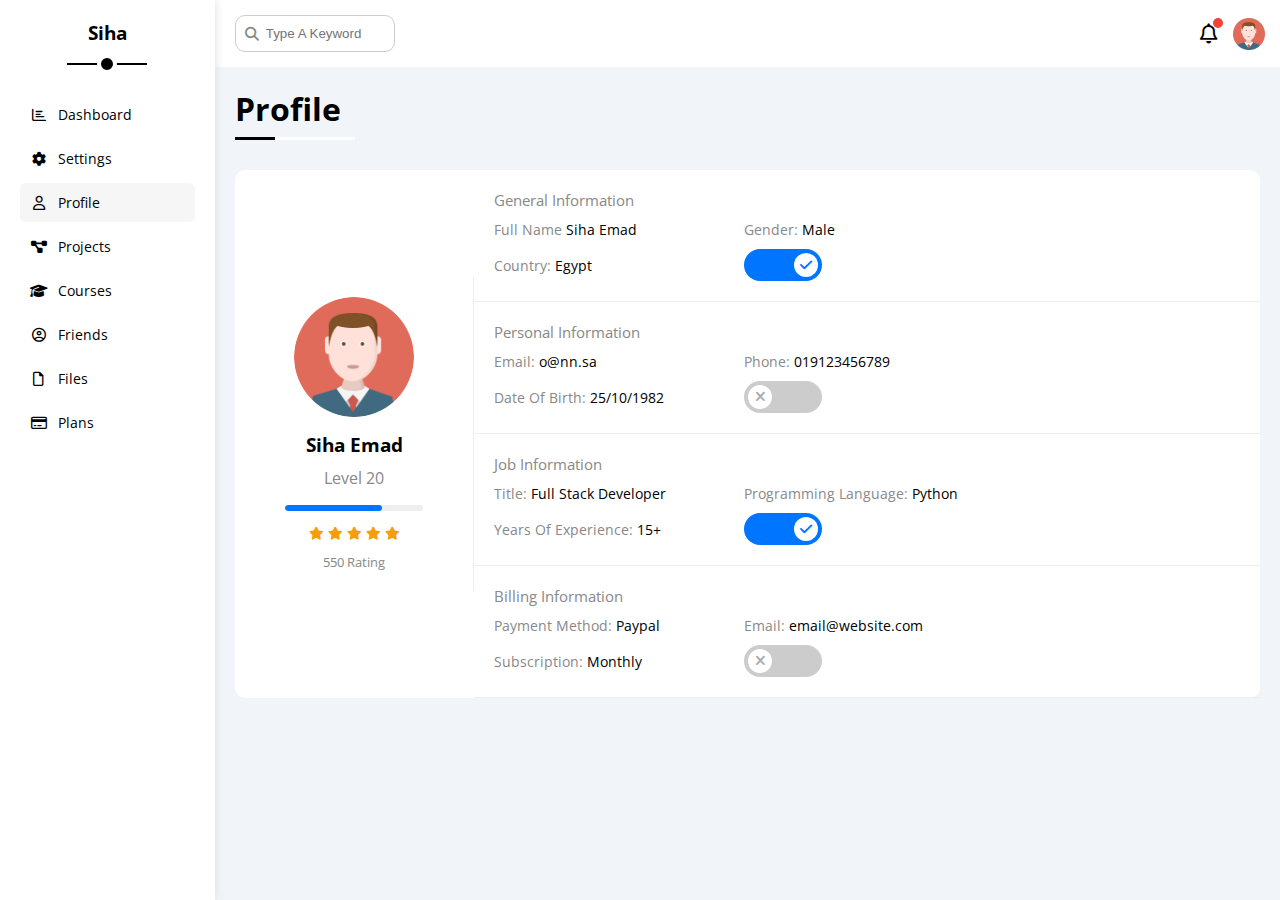
==== profile.html @ 65928529 "create a page" ====
<!DOCTYPE html>
<html lang="en">
<head>
  <meta charset="UTF-8">
  <meta http-equiv="X-UA-Compatible" content="IE=edge">
  <meta name="viewport" content="width=device-width, initial-scale=1.0">
  <link rel="stylesheet" href="css/all.min.css">
  <link rel="stylesheet" href="css/framework.css">
  <link rel="stylesheet" href="css/master.css">
  <link rel="preconnect" href="https://fonts.googleapis.com" />
  <link rel="preconnect" href="https://fonts.gstatic.com" crossorigin />
  <link href="https://fonts.googleapis.com/css2?family=Open+Sans:wght@300;500&#038;display=swap" rel="stylesheet" />
  <title>Profile</title>
</head>
<body>
  <div class="page d-flex">
    <div class="sidebar bg-white p-20 p-relative">
      <h3 class="p-relative txt-c mt-0">Siha</h3>
      <ul>
        <li>
          <a class="d-flex align-center fs-14 c-black rad-6 p-10" href="index.html">
            <i class="fa-regular fa-chart-bar fa-fw"></i>
            <span>Dashboard</span>
          </a>
        </li>
        <li>
          <a class="d-flex align-center fs-14 c-black rad-6 p-10" href="settings.html">
            <i class="fa-solid fa-gear fa-fw"></i>
            <span>Settings</span>
          </a>
        </li>
        <li>
          <a class="active d-flex align-center fs-14 c-black rad-6 p-10" href="profile.html">
            <i class="fa-regular fa-user fa-fw"></i>
            <span>Profile</span>
          </a>
        </li>
        <li>
          <a class="d-flex align-center fs-14 c-black rad-6 p-10" href="projects.html">
            <i class="fa-solid fa-diagram-project fa-fw"></i>
            <span>Projects</span>
          </a>
        </li>
        <li>
          <a class="d-flex align-center fs-14 c-black rad-6 p-10" href="courses.html">
            <i class="fa-solid fa-graduation-cap fa-fw"></i>
            <span>Courses</span>
          </a>
        </li>
        <li>
          <a class="d-flex align-center fs-14 c-black rad-6 p-10" href="friends.html">
            <i class="fa-regular fa-circle-user fa-fw"></i>
            <span>Friends</span>
          </a>
        </li>
        <li>
          <a class="d-flex align-center fs-14 c-black rad-6 p-10" href="files.html">
            <i class="fa-regular fa-file fa-fw"></i>
            <span>Files</span>
          </a>
        </li>
        <li>
          <a class="d-flex align-center fs-14 c-black rad-6 p-10" href="plans.html">
            <i class="fa-regular fa-credit-card fa-fw"></i>
            <span>Plans</span>
          </a>
        </li>
      </ul>
    </div>
    <div class="content w-full">
      <!-- start head -->
      <div class="head bg-white p-15 between-flex">
        <div class="search p-relative">
          <input class="p-10" type="search" placeholder="Type A Keyword">
        </div>
        <div class="icons d-flex align-center">
          <span class="notification p-relative">
            <i class="fa-regular fa-bell fa-lg"></i>
          </span>
          <img src="imgs/avatar.png" alt="photo">
        </div>
      </div>
      <!-- end head -->
      <h1 class="p-relative">Profile</h1>
      <div class="profile-page m-20">
        <!-- start overview -->
        <div class="overview bg-white rad-10 d-flex align-center">
          <div class="avatar-box txt-c p-20">
            <img class="rad-half mb-10" src="imgs/avatar.png" alt="photo">
            <h3 class="m-0">Siha Emad</h3>
            <p class="c-grey mt-10">Level 20</p>
            <div class="level rad-6 bg-eee p-relative">
              <span style="width: 70%;"></span>
            </div>
            <div class="rating mt-10 mb-10">
              <i class="fa-solid fa-star c-orange fs-13"></i>
              <i class="fa-solid fa-star c-orange fs-13"></i>
              <i class="fa-solid fa-star c-orange fs-13"></i>
              <i class="fa-solid fa-star c-orange fs-13"></i>
              <i class="fa-solid fa-star c-orange fs-13"></i>
            </div>
            <p class="c-grey m-0 fs-13">550 Rating</p>
          </div>
          <div class="info-box w-full txt-c-mobile">
            <!-- start information row -->
            <div class="box p-20 d-flex align-center">
              <h4 class="c-grey fs-15 m-0 w-full">General Information</h4>
              <div class="fs-14">
                <span class="c-grey">Full Name</span>
                <span>Siha Emad</span>
              </div>
              <div class="fs-14">
                <span class="c-grey">Gender:</span>
                <span>Male</span>
              </div>
              <div class="fs-14">
                <span class="c-grey">Country:</span>
                <span>Egypt</span>
              </div>
              <div class="fs-14">
                <label>
                  <input class="toggle-checkbox" type="checkbox" checked />
                  <div class="toggle-switch"></div>
                </label>
              </div>
            </div>
            <!-- end information row -->
            <!-- Start Information Row -->
            <div class="box p-20 d-flex align-center">
              <h4 class="c-grey w-full fs-15 m-0">Personal Information</h4>
              <div class="fs-14">
                <span class="c-grey">Email:</span>
                <span>o@nn.sa</span>
              </div>
              <div class="fs-14">
                <span class="c-grey">Phone:</span>
                <span>019123456789</span>
              </div>
              <div class="fs-14">
                <span class="c-grey">Date Of Birth:</span>
                <span>25/10/1982</span>
              </div>
              <div class="fs-14">
                <label>
                  <input class="toggle-checkbox" type="checkbox" />
                  <div class="toggle-switch"></div>
                </label>
              </div>
            </div>
            <!-- End Information Row -->
            <!-- Start Information Row -->
            <div class="box p-20 d-flex align-center">
              <h4 class="c-grey w-full fs-15 m-0">Job Information</h4>
              <div class="fs-14">
                <span class="c-grey">Title:</span>
                <span>Full Stack Developer</span>
              </div>
              <div class="fs-14">
                <span class="c-grey">Programming Language:</span>
                <span>Python</span>
              </div>
              <div class="fs-14">
                <span class="c-grey">Years Of Experience:</span>
                <span>15+</span>
              </div>
              <div class="fs-14">
                <label>
                  <input class="toggle-checkbox" type="checkbox" checked />
                  <div class="toggle-switch"></div>
                </label>
              </div>
            </div>
            <!-- End Information Row -->
            <!-- Start Information Row -->
            <div class="box p-20 d-flex align-center">
              <h4 class="c-grey w-full fs-15 m-0">Billing Information</h4>
              <div class="fs-14">
                <span class="c-grey">Payment Method:</span>
                <span>Paypal</span>
              </div>
              <div class="fs-14">
                <span class="c-grey">Email:</span>
                <span>email@website.com</span>
              </div>
              <div class="fs-14">
                <span class="c-grey">Subscription:</span>
                <span>Monthly</span>
              </div>
              <div class="fs-14">
                <label>
                  <input class="toggle-checkbox" type="checkbox" />
                  <div class="toggle-switch"></div>
                </label>
              </div>
            </div>
            <!-- End Information Row -->
          </div>
        </div>
        <!-- end overview -->
        <!-- start other data -->
        <!-- end other data -->
      </div>
    </div>
  </div>
</body>
</html>
---- css/framework.css ----
:root {
  --blue-color: #0075ff;
  --blue-alt-color: #0d69d5;
  --orange-color: #f59e0b;
  --green-color: #22c55e;
  --red-color: #f44336;
  --grey-color: #888;
}
/* Start Box */
.d-flex {
  display: flex;
}
.f-wrap {
  flex-wrap: wrap;
}
.align-center {
  align-items: center;
}
.space-between {
  justify-content: space-between;
}
.d-grid {
  display: grid;
}
.gap-20 {
  gap: 20px;
}
.d-block {
  display: block;
}
@media (max-width: 767px) {
  .block-mobile {
    display: block;
  }
  .hide-mobile {
    display: none;
  }
}
/* End Box */
/* Start Padding + Margin */
.p-10 {
  padding: 10px;
}
.p-15 {
  padding: 15px;
}
.p-20 {
  padding: 20px;
}
.pt-10 {
  padding-top: 10px;
}
.pt-15 {
  padding-top: 15px;
}
.pt-20 {
  padding-top: 20px;
}
.pb-10 {
  padding-bottom: 10px;
}
.pb-15 {
  padding-bottom: 15px;
}
.pb-20 {
  padding-bottom: 20px;
}
.pl-15 {
  padding-left: 15px;
}
.m-0 {
  margin: 0;
}
.m-15 {
  margin: 15px;
}
.m-20 {
  margin: 20px;
}
.mt-0 {
  margin-top: 0;
}
.mt-5 {
  margin-top: 5px;
}
.mt-10 {
  margin-top: 10px;
}
.mt-15 {
  margin-top: 15px;
}
.mt-20 {
  margin-top: 20px;
}
.mt-25 {
  margin-top: 25px;
}
.mr-10 {
  margin-right: 10px;
}
.mr-15 {
  margin-right: 15px;
}
.mb-5 {
  margin-bottom: 5px;
}
.mb-10 {
  margin-bottom: 10px;
}
.mb-15 {
  margin-bottom: 15px;
}
.mb-20 {
  margin-bottom: 20px;
}
.mb-25 {
  margin-bottom: 25px;
}
/* End Padding + Margin */
/* Start Color */
.c-black {
  color: black;
}
.c-white {
  color: white;
}
.c-grey {
  color: var(--grey-color);
}
.c-red {
  color: var(--red-color);
}
.c-green {
  color: var(--green-color);
}
.c-blue {
  color: var(--blue-color);
}
.c-orange {
  color: var(--orange-color);
}
.bg-red {
  background-color: var(--red-color);
}
.bg-green {
  background-color: var(--green-color);
}
.bg-blue {
  background-color: var(--blue-color);
}
.bg-orange {
  background-color: var(--orange-color);
}
.bg-white {
  background-color: white;
}
.bg-eee {
  background-color: #eee;
}
/* End Color */
/* Start Position */
.p-relative {
  position: relative;
}
.p-absolute {
  position: absolute;
}
/* End Position */
/* Start Font */
.txt-c {
  text-align: center;
}
.fs-13 {
  font-size: 13px;
}
.fs-14 {
  font-size: 14px;
}
.fs-15 {
  font-size: 15px;
}
.fs-25 {
  font-size: 25px;
}
.fw-bold {
  font-weight: bold;
}
@media (max-width: 767px) {
  .txt-c-mobile {
    text-align: center;
  }
}
/* End Font */
/* Start Border */
.rad-6 {
  border-radius: 6px;
}
.rad-10 {
  border-radius: 10px;
}
.rad-half {
  border-radius: 50%;
}
.b-none {
  border: none;
}
.border-ccc {
  border: 1px solid #ccc;
}
.border-eee {
  border: 1px solid #eee;
}

/* End Border */
/* Start Width + Height */
.w-full {
  width: 100%;
}
.w-100 {
  width: 100px;
}
.w-fit {
  width: fit-content;
}
.h-full {
  height: 100%;
}
.h-100 {
  height: 100px;
}
/* End Width + Height */
/* Start Components */
.center-flex {
  display: flex;
  align-items: center;
  justify-content: center;
}
.between-flex {
  display: flex;
  align-items: center;
  justify-content: space-between;
}
.btn-shape {
  padding: 4px 10px;
  border-radius: 6px;
}
/* End Components */
---- css/master.css ----
:root {
  --blue-color: #0075ff;
  --blue-alt-color: #0d69d5;
  --orange-color: #f59e0b;
  --green-color: #22c55e;
  --red-color: #f44336;
  --grey-color: #888;
}
* {
  box-sizing: border-box;
}
body {
  font-family: "Open Sans", sans-serif;
  margin: 0;
}
*:focus {
  outline: none;
}
a {
  text-decoration: none;
}
ul {
  list-style: none;
  padding: 0;
}
::-webkit-scrollbar {
  width: 15px;
}
::-webkit-scrollbar-track {
  background-color: white;
}
::-webkit-scrollbar-thumb {
  background-color: var(--blue-color);
}
::-webkit-scrollbar-thumb:hover {
  background-color: var(--blue-alt-color);
}
.page {
  background-color: #f1f5f9;
  min-height: 100vh;
}
/* start sidebar */
.sidebar {
  width: 250px;
  box-shadow: 0 0 10px #ddd;
}
.sidebar > h3 {
  margin-bottom: 50px;
}
.sidebar > h3::before,
.sidebar > h3::after {
  content: "";
  background-color: black;
  transform: translateX(-50%);
  position: absolute;
  left: 50%;
}
.sidebar > h3::before {
  width: 80px;
  height: 2px;
  bottom: -20px;
}
.sidebar > h3::after {
  width: 12px;
  height: 12px;
  bottom: -29px;
  border-radius: 50%;
  border: 4px solid white;
}
.sidebar ul li a {
  transition: 0.3s;
  margin-bottom: 5px;
}
.sidebar ul li a:hover,
.sidebar ul li a.active {
  background-color: #f6f6f6;
}
.sidebar ul li a span {
  font-size: 14px;
  margin-left: 10px;
}
@media (max-width: 767px) {
  .sidebar {
    width: 58px;
    padding: 10px;
  }
  .sidebar > h3 {
    font-size: 13px;
    margin-bottom: 15px;
  }
  .sidebar > h3::before,
  .sidebar > h3::after {
    display: none;
  }
  .sidebar ul li a span {
    display: none;
  }
}
/* end sidebar */
/* start content */
.content {
  overflow: hidden;
}
.head .search::before {
  font-family: var(--fa-style-family-classic);
  content: "\f002";
  font-weight: 900;
  position: absolute;
  left: 15px;
  top: 50%;
  transform: translateY(-50%);
  font-size: 14px;
  color: var(--grey-color);
}
.head .search input {
  border: 1px solid #ccc;
  border-radius: 10px;
  margin-left: 5px;
  padding-left: 30px;
  width: 160px;
  transition: width 0.3s; 
}
.head .search input:focus {
  width: 200px;
}
.head .search input:focus::placeholder {
  opacity: 0;
}
.head .icons .notification::before {
  content: "";
  position: absolute;
  width: 10px;
  height: 10px;
  background: var(--red-color);
  border-radius: 50%;
  right: -5px;
  top: -5px;
}
.head .icons img {
  width: 32px;
  height: 32px;
  margin-left: 15px;
}
.page h1 {
  margin: 20px 20px 40px;
}
.page h1::before,
.page h1::after {
  content: "";
  height: 3px;
  position: absolute;
  bottom: -10px;
  left: 0;
}
.page h1::before {
  background-color: white;
  width: 120px;
}
.page h1::after {
  background-color: black;
  width: 40px;
}
.wrapper {
  grid-template-columns: repeat(auto-fill, minmax(450px, 1fr));
  margin-left: 20px;
  margin-right: 20px;
  margin-bottom: 20px;
}
@media (max-width: 767px) {
  .wrapper {
    grid-template-columns: minmax(200px, 1fr);
    margin-left: 10px;
    margin-right: 10px;
    gap: 10px;
  }
}
/* end content */
/* start welcome widget */
.welcome {
  overflow: hidden;
}
.welcome .intro img {
  width: 200px;
  margin-bottom: -10px;
}
.welcome .avatar {
  width: 64px;
  height: 64px;
  border: 2px solid white;
  border-radius: 50%;
  padding: 2px;
  box-shadow: 0 0 5px #ddd;
  margin-left: 20px;
  margin-top: -32px;
}
.welcome .body {
  border-top: 1px solid #eee;
  border-bottom: 1px solid #eee;
}
.welcome .body > div {
  flex: 1;
}
.welcome .visit {
  margin: 0 15px 15px auto;
  transition: 0.3s;
}
.welcome .visit:hover {
  background-color: var(--blue-alt-color);
}
@media (max-width: 767px) {
  .welcome .intro {
    padding-bottom: 30px;
  }
  .welcome .avatar {
    margin-left: 0;
  }
  .welcome .body > div:not(:last-child) {
    margin-bottom: 20px;
  }
}
/* end welcome widget */
/* start quick draft widget */
.quick-draft textarea {
  resize: none;
  min-height: 180px;
}
.quick-draft .save {
  margin-left: auto;
  transition: 0.3s;
  cursor: pointer;
}
.quick-draft .save:hover {
  background-color: var(--blue-alt-color);
}
/* end quick draft widget */
/* start targets */
.targets .target-row .icon {
  width: 80px;
  height: 80px;
  margin-right: 15px;
}
.targets .details {
  flex: 1;
}
.targets .details .progress {
  height: 4px;
}
.targets .details .progress > span {
  position: absolute;
  left: 0;
  top: 0;
  height: 100%;
}
.targets .details .progress > span span {
  position: absolute;
  bottom: 16px;
  right: -16px;
  color: white;
  padding: 2px 5px;
  border-radius: 6px;
  font-size: 13px;
}
.targets .details .progress > span span::after {
  content: "";
  border-color: transparent;
  border-width: 5px;
  border-style: solid;
  position: absolute;
  bottom: -9px;
  left: 50%;
  transform: translateX(-50%);
}
.targets .details .progress > .blue span::after {
  border-top-color: var(--blue-color);
}
.targets .details .progress > .orange span::after {
  border-top-color: var(--orange-color);
}
.targets .details .progress > .green span::after {
  border-top-color: var(--green-color);
}
.blue .icon,
.blue .progress {
  background-color: rgb(0 117 255 / 20%);
}
.orange .icon,
.orange .progress {
  background-color: rgb(245 158 11 / 20%);
}
.green .icon,
.green .progress {
  background-color: rgb(34 197 94 / 20%);
}
/* end targets */
/* start tickets */
.tickets .box {
  border: 1px solid #ccc;
  width: calc(50% - 10px);
}
@media (max-width: 767px) {
  .tickets .box {
    width: 100%;
  }
}
/* end tickets */
/* start latest news */
.latest-news .news-row:not(:last-of-type) {
  margin-bottom: 20px;
  padding-bottom: 20px;
  border-bottom: 1px solid #eee;
}
.latest-news .news-row img {
  width: 100px;
  border-radius: 6px;
  margin-right: 15px;
}
.latest-news .info {
  flex-grow: 1;
}
.latest-news .info h3 {
  margin: 0 0 6px;
  font-size: 16px;
}
@media (max-width: 767px) {
  .latest-news .news-row {
    display: block;
  }
  .latest-news .news-row .label {
    margin: 10px auto;
    width: fit-content;
  }
}
/* end latest news */
/* start tasks */
.tasks .task-row:not(:last-of-type) {
  margin-bottom: 15px;
  padding-bottom: 15px;
  border-bottom: 1px solid #eee;
}
.tasks .info {
  flex-grow: 1;
}
.tasks .done {
  opacity: 0.3;
}
.tasks .done .info {
  text-decoration: line-through;
}
.tasks .delete {
  cursor: pointer;
  transition: 0.3s;
}
.tasks .delete:hover {
  color: var(--red-color);
}
/* end tasks */
/* start latest uploads */
.latest-uploads ul li:not(:last-child) {
  border-bottom: 1px solid #eee;
}
.latest-uploads ul li img {
  width: 40px;
  height: 40px;
}
/* end latest uploads */
/* start last project */
.last-project ul::before {
  content: "";
  position: absolute;
  left: 11px;
  width: 2px;
  height: 100%;
  background: var(--blue-color);
}
.last-project ul li::before {
  content: "";
  width: 20px;
  height: 20px;
  display: block;
  border-radius: 50%;
  background: white;
  border: 2px solid white;
  outline: 2px solid var(--blue-color);
  margin-right: 15px;
  z-index: 1;
}
.last-project ul li.done::before {
  background-color: var(--blue-color);
}
.last-project ul li.current::before {
  animation: change-color 0.8s infinite alternate;
}
.last-project .launch-icon {
  position: absolute;
  width: 160px;
  right: 0;
  bottom: 0;
  opacity: 0.1;
}
/* end last project */
/* start reminders */
.reminders ul li .key {
  width: 15px;
  height: 15px;
}
.reminders ul li > .blue {
  border-left: 2px solid var(--blue-color);
}
.reminders ul li > .green {
  border-left: 2px solid var(--green-color);
}
.reminders ul li > .orange {
  border-left: 2px solid var(--orange-color);
}
.reminders ul li > .red {
  border-left: 2px solid var(--red-color);
}
/* end reminders */
/* start latest post */
.latest-post .avatar {
  width: 48px;
  height: 48px;
}
.latest-post .post-content {
  text-transform: capitalize;
  line-height: 1.8;
  border-top: 1px solid #eee;
  border-bottom: 1px solid #eee;
  min-height: 140px;
}
/* end latest post */
/* start social media */
.social-media .box {
  padding-left: 70px;
}
.social-media .box i {
  position: absolute;
  left: 0;
  top: 0;
  width: 52px;
  transition: 0.3s;
}
.social-media .box i:hover {
  transform: rotate(5deg);
}
.social-media .twitter {
  background-color: rgb(29 161 242 / 20%);
  color: #1da1f2;
}
.social-media .twitter i,
.social-media .twitter a {
  background-color: #1da1f2;
}
.social-media .facebook {
  background-color: rgb(24 119 242 / 20%);
  color: #1da1f2;
}
.social-media .facebook i,
.social-media .facebook a {
  background-color: #1877f2;
}
.social-media .youtube {
  background-color: rgb(255 0 0 / 20%);
  color: #ff0000;
}
.social-media .youtube i,
.social-media .youtube a {
  background-color: #ff0000;
}
.social-media .linkedin {
  background-color: rgb(0 119 181 / 20%);
  color: #0077b5;
}
.social-media .linkedin i,
.social-media .linkedin a {
  background-color: #0077b5;
}
/* end social media */
/* start project table */
.projects .responsive-table {
  overflow-x: auto;
  border-spacing: 0;
}
.projects table {
  min-width: 1000px;
  border-spacing: 0;
}
.projects thead td {
  background-color: #eee;
  font-weight: bold;
}
.projects table td {
  padding: 15px;
}
.projects tbody td {
  border-bottom: 1px solid #eee;
  border-left: 1px solid #eee;
  transition: 0.3s;
}
.projects table tbody tr td:last-child {
  border-right: 1px solid #eee;
}
.projects tbody tr:hover td {
  background-color: #faf7f7;
}
.projects table img {
  width: 32px;
  height: 32px;
  border-radius: 50%;
  padding: 2px;
  background-color: white;
}
.projects table img:not(:first-child) {
  margin-left: -20px;
}
.projects table .label {
  font-size: 13px;
}
/* end project table */
/* start settings */
.settings-page {
  grid-template-columns: repeat(auto-fill, minmax(500px,1fr));
}
@media (max-width: 767px) {
  .settings-page {
    grid-template-columns: minmax(100px, 1fr);
    margin-left: 10px;
    margin-right: 10px;
    gap: 10px;
  }
}
.settings-page .close-message {
  border: 1px solid #ccc;
  resize: none;
  min-height: 150px;
}
.settings-page .email {
  display: inline-flex;
  width: calc(100% - 80px);
}
.settings-page .sec-box {
 padding-bottom: 15px; 
}
.settings-page .sec-box:not(:last-of-type) {
  border-bottom: 1px solid #eee;
}
.settings-page .sec-box .button {
  transition: 0.3s;
}
.settings-page .sec-box .button:hover {
  background-color: var(--blue-alt-color);
}
.settings-page .social-boxes i {
  width: 40px;
  height: 40px;
  background: #f6f6f6;
  border: 1px solid #ddd;
  border-right: none;
  border-radius: 6px 0 0 6px;
  transition: 0.3s;
}
.settings-page .social-boxes input {
  height: 40px;
  background: #f6f6f6;
  border: 1px solid #ddd;
  padding-left: 10px;
  border-radius: 0 6px 6px 0;
}
.settings-page .social-boxes > div:focus-within i {
  color: black;
}
.widgets-control .control input[type="checkbox"] {
  appearance: none;
}
.widgets-control .control label {
  padding-left: 30px;
  cursor: pointer;
  position: relative;
}
.widgets-control .control label::before {
  content: "";
  position: absolute;
  left: 0;
  top: 50%;
  margin-top: -9px;
  border-radius: 4px;
  width: 14px;
  height: 14px;
  border: 2px solid var(--grey-color);
}
.widgets-control .control label:hover::before {
  border-color: var(--blue-alt-color);
}
.widgets-control .control label::after {
  font-family: var(--fa-style-family-classic);
  content: "\f00c";
  font-weight: 900;
  position: absolute;
  left: 0;
  top: 50%;
  margin-top: -9px;
  border-radius: 4px;
  background-color: var(--blue-color);
  color: white;
  font-size: 12px;
  width: 18px;
  height: 18px;
  display: flex;
  justify-content: center;
  align-items: center;
  transform: scale(0) rotate(360deg);
  transition: 0.3s;
}
.widgets-control .control input[type="checkbox"]:checked + label::after {
  transform: scale(1);
}
.backup-control input[type="radio"] {
  appearance: none;
}
.backup-control .date label {
  padding-left: 30px;
  cursor: pointer;
  position: relative;
}
.backup-control .date label::before {
  content: "";
  position: absolute;
  top: 50%;
  left: 0;
  margin-top: -11px;
  width: 18px;
  height: 18px;
  border: 2px solid var(--grey-color);
  border-radius: 50%;
}
.backup-control .date label::after {
  content: "";
  position: absolute;
  left: 5px;
  top: 5px;
  width: 12px;
  height: 12px;
  background: var(--blue-color);
  border-radius: 50%;
  transition: 0.3s;
  transform: scale(0);
}
.backup-control .date input[type="radio"]:checked + label::before {
  border-color: var(--blue-color);
}
.backup-control .date input[type="radio"]:checked + label::after {
  transform: scale(1);
}
.backup-control .servers {
  border-top: 1px solid #eee;
  padding-top: 20px;
}
@media (max-width: 767px) {
  .backup-control .servers {
    flex-wrap: wrap;
  }
}
.backup-control .servers .server {
  border: 2px solid #eee;
  position: relative;
}
.backup-control .servers .server label {
  cursor: pointer;
}
.backup-control .servers input[type="radio"]:checked + .server {
  border-color: var(--blue-color);
  color: var(--blue-color);
}
.toggle-checkbox {
  appearance: none;
  display: none;
}
.toggle-switch {
  background: #ccc;
  width: 78px;
  height: 32px;
  border-radius: 16px;
  position: relative;
  transition: 0.3s;
  cursor: pointer;
}
.toggle-switch::before {
  font-family: var(--fa-style-family-classic);
  content: "\f00d";
  font-weight: 900;
  background: white;
  width: 24px;
  height: 24px;
  position: absolute;
  border-radius: 50%;
  top: 4px;
  left: 4px;
  display: flex;
  justify-content: center;
  align-items: center;
  color: #aaa;
  transition: 0.3s;
}
.toggle-checkbox:checked + .toggle-switch {
  background-color: var(--blue-color);
}
.toggle-checkbox:checked + .toggle-switch::before {
  content: "\f00c";
  left: 50px;
  color: var(--blue-color);
}
.settings-page :disabled {
  cursor: no-drop;
  background-color: #f0f4f8;
  color: #bbb;
}
/* end settings */
/* start profile page */
@media (max-width: 767px) {
  .profile-page .overview {
    flex-direction: column;
  }
}
.profile-page .avatar-box {
  width: 300px;
}
@media (min-width: 768px) {
  .profile-page .avatar-box {
    border-right: 1px solid #eee;
  }
}
.profile-page .avatar-box > img {
  width: 120px;
  height: 120px;
}
.profile-page .avatar-box .level {
  height: 6px;
  overflow: hidden;
  margin: auto;
  width: 70%;
}
.profile-page .avatar-box .level span {
  position: absolute;
  left: 0;
  top: 0;
  height: 100%;
  background: var(--blue-color);
  border-radius: 6px;
}
.profile-page .info-box .box {
  flex-wrap: wrap;
  border-bottom: 1px solid #eee;
  transition: 0.3s;
}
.profile-page .info-box .box:hover {
  background-color: #f9f9f9;
}
.profile-page .info-box .box > div {
  min-width: 250px;
  padding: 10px 0 0;
}
.profile-page .info-box h4 {
  font-weight: normal;
}
@media (max-width: 767px) {
  .profile-page .info-box .toggle-switch {
    margin: auto;
  }
  .profile-page .info-box .box > div {
    flex-grow: 1;
  }
}
/* end profile page */
/* start animation */
@keyframes change-color {
  from {
    background-color: var(--blue-color);
  }
  to {
    background-color: white;
  }
}
/* end animation */
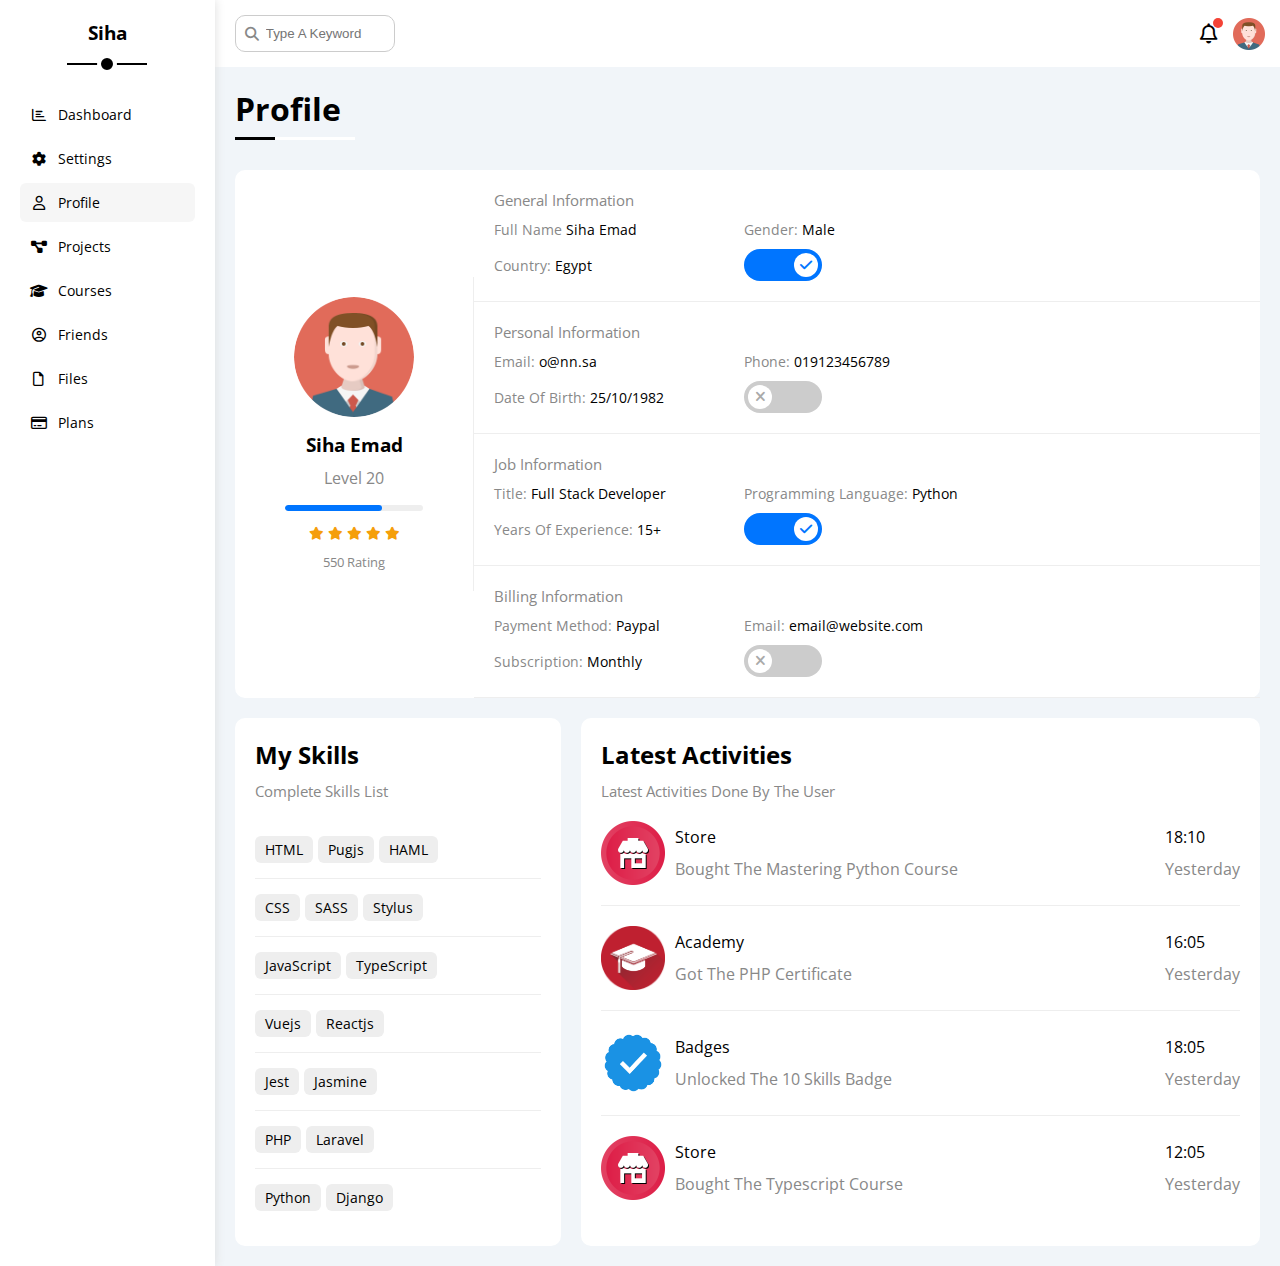
==== commit fdc8d131: "fifish the page" ====
--- a/profile.html
+++ b/profile.html
@@ -198,6 +198,69 @@
         </div>
         <!-- end overview -->
         <!-- start other data -->
+        <div class="other-data d-flex gap-20">
+          <div class="skills-card p-20 bg-white rad-10 mt-20">
+            <h2 class="mt-0 mb-10">My Skills</h2>
+            <p class="mt-0 mb-20 c-grey fs-15">Complete Skills List</p>
+            <ul class="m-0 txt-c-mobile">
+              <li><span>HTML</span><span>Pugjs</span><span>HAML</span></li>
+              <li><span>CSS</span><span>SASS</span><span>Stylus</span></li>
+              <li><span>JavaScript</span><span>TypeScript</span></li>
+              <li><span>Vuejs</span><span>Reactjs</span></li>
+              <li><span>Jest</span><span>Jasmine</span></li>
+              <li><span>PHP</span><span>Laravel</span></li>
+              <li><span>Python</span><span>Django</span></li>
+            </ul>
+          </div>
+          <div class="activities p-20 bg-white rad-10 mt-20">
+            <h2 class="mt-0 mb-10">Latest Activities</h2>
+            <p class="mt-0 mb-20 c-grey fs-15">Latest Activities Done By The User</p>
+            <div class="activity d-flex align-center txt-c-mobile">
+              <img src="imgs/activity-01.png" alt="photo">
+              <div class="info">
+                <span class="d-block mb-10">Store</span>
+                <span class="c-grey">Bought The Mastering Python Course</span>
+              </div>
+              <div class="date">
+                <span class="d-block mb-10">18:10</span>
+                <span class="c-grey">Yesterday</span>
+              </div>
+            </div>
+            <div class="activity d-flex align-center txt-c-mobile">
+              <img src="imgs/activity-02.png" alt="photo">
+              <div class="info">
+                <span class="d-block mb-10">Academy</span>
+                <span class="c-grey">Got The PHP Certificate</span>
+              </div>
+              <div class="date">
+                <span class="d-block mb-10">16:05</span>
+                <span class="c-grey">Yesterday</span>
+              </div>
+            </div>
+            <div class="activity d-flex align-center txt-c-mobile">
+              <img src="imgs/activity-03.png" alt="photo">
+              <div class="info">
+                <span class="d-block mb-10">Badges</span>
+                <span class="c-grey">Unlocked The 10 Skills Badge</span>
+              </div>
+              <div class="date">
+                <span class="d-block mb-10">18:05</span>
+                <span class="c-grey">Yesterday</span>
+              </div>
+            </div>
+            <div class="activity d-flex align-center txt-c-mobile">
+              <img src="imgs/activity-01.png" alt="photo">
+              <div class="info">
+                <span class="d-block mb-10">Store</span>
+                <span class="c-grey">Bought The Typescript Course</span>
+              </div>
+              <div class="date">
+                <span class="d-block mb-10">12:05</span>
+                <span class="c-grey">Yesterday</span>
+              </div>
+            </div>
+          </div>
+        </div>
         <!-- end other data -->
       </div>
     </div>
--- a/css/master.css
+++ b/css/master.css
@@ -770,6 +770,60 @@
     flex-grow: 1;
   }
 }
+@media (max-width: 767px) {
+  .profile-page .other-data {
+    flex-direction: column;
+  }
+}
+.profile-page .skills-card {
+  flex-grow: 1;
+}
+.profile-page .skills-card ul li {
+  padding: 15px 0;
+}
+.profile-page .skills-card ul li:not(:last-child) {
+  border-bottom: 1px solid #eee;
+}
+.profile-page .skills-card ul li span {
+  display: inline-flex;
+  padding: 4px 10px;
+  background-color: #eee;
+  border-radius: 6px;
+  font-size: 14px;
+}
+.profile-page .skills-card ul li span:not(:last-child) {
+  margin-right: 5px;
+}
+.profile-page .activities {
+  flex-grow: 2;
+}
+.profile-page .activities .activity:not(:last-of-type) {
+  border-bottom: 1px solid #eee;
+  padding-bottom: 20px;
+  margin-bottom: 20px;
+}
+.profile-page .activity img {
+  width: 64px;
+  height: 64px;
+  margin-right: 10px;
+}
+@media (min-width: 768px) {
+  .profile-page .activity .date {
+    margin-left: auto;
+  }
+}
+@media (max-width: 767px) {
+  .profile-page .activity {
+    flex-direction: column;
+  }
+  .profile-page .activity img {
+    margin-right: 0;
+    margin-bottom: 15px;
+  }
+  .profile-page .activity .date {
+    margin-top: 15px;
+  }
+}
 /* end profile page */
 /* start animation */
 @keyframes change-color {
